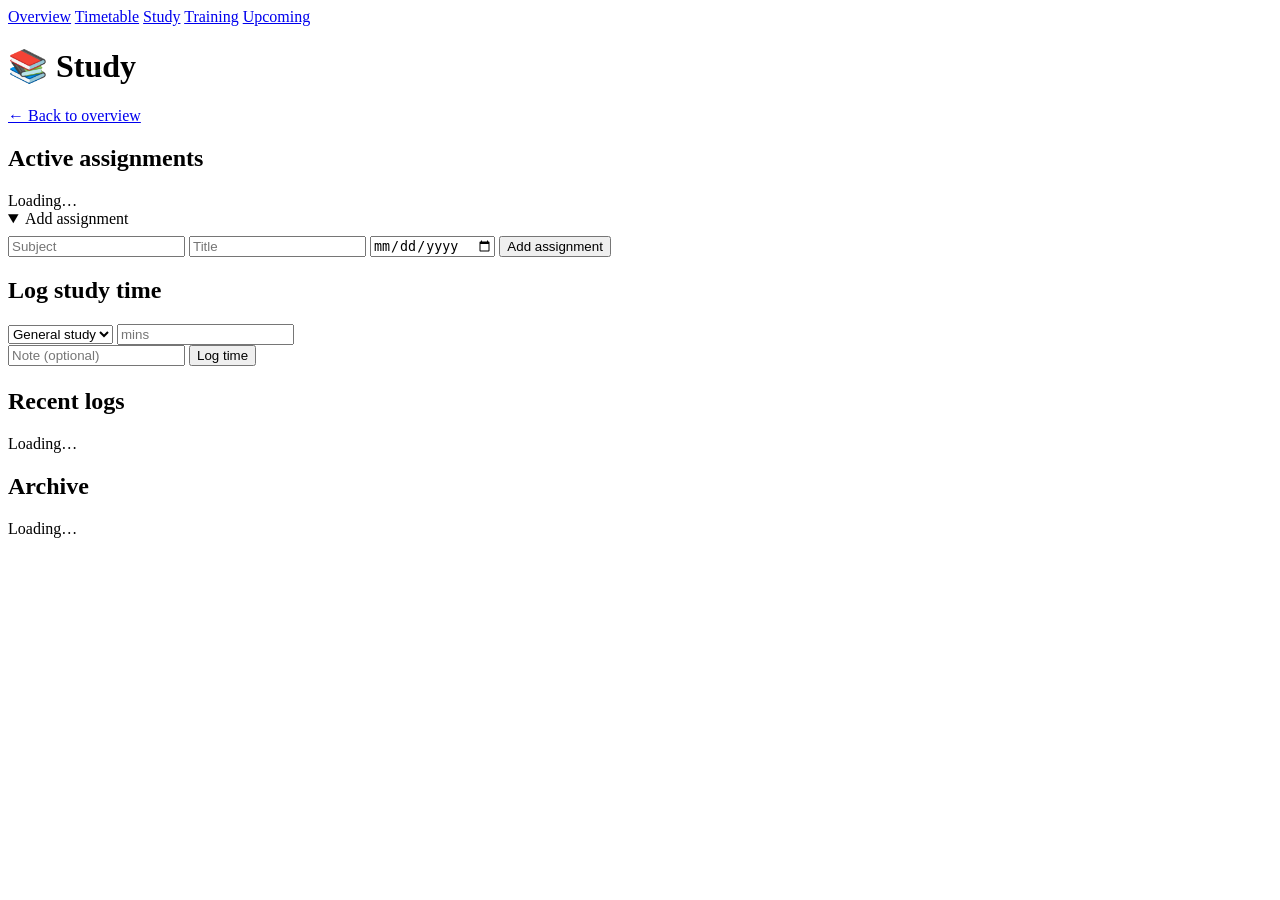
==== study.html @ 9ee81768 "Add files via upload" ====
<!DOCTYPE html>
<html lang="en">
<head>
<meta charset="UTF-8">
<meta name="viewport" content="width=device-width, initial-scale=1.0">
<title>Dashboard — Study</title>
<link rel="stylesheet" href="assets/style.css">
</head>
<body>

<div class="page">

  <nav class="tabnav">
    <a href="index.html">Overview</a>
    <a href="timetable.html">Timetable</a>
    <a href="study.html">Study</a>
    <a href="training.html">Training</a>
    <a href="upcoming.html">Upcoming</a>
  </nav>

  <div class="page-header">
    <h1>📚 Study</h1>
    <a class="back" href="index.html">← Back to overview</a>
  </div>

  <div id="connectNotice"></div>

  <div class="grid">
    <div class="card study">
      <h2>Active assignments</h2>
      <div id="assignmentsList"><div class="empty-state">Loading…</div></div>

      <details class="inline-toggle" open>
        <summary>Add assignment</summary>
        <form id="newAssignmentForm" class="mini-form" style="border-top:none;padding-top:0;margin-top:8px;">
          <input id="newSubject" type="text" placeholder="Subject">
          <input id="newTitle" type="text" placeholder="Title">
          <input id="newDue" type="date">
          <button type="submit">Add assignment</button>
        </form>
      </details>
    </div>

    <div class="card study">
      <h2>Log study time</h2>
      <form id="logForm" class="mini-form" style="margin-top:0;padding-top:0;border-top:none;">
        <div class="mini-form-row">
          <select id="logAssignment"><option value="">General study</option></select>
          <input id="logMinutes" type="number" min="1" placeholder="mins">
        </div>
        <input id="logNote" type="text" placeholder="Note (optional)">
        <button type="submit">Log time</button>
      </form>

      <h2 style="margin-top:22px;">Recent logs</h2>
      <div id="recentLogsList"><div class="empty-state">Loading…</div></div>
    </div>

    <div class="card study" style="grid-column: 1 / -1;">
      <h2 id="archiveHeading">Archive</h2>
      <div id="archiveList"><div class="empty-state">Loading…</div></div>
    </div>
  </div>

</div>

<script src="assets/app.js"></script>
<script>
  function renderAssignments(list) {
    const el = document.getElementById('assignmentsList');
    if (!list || !list.length) {
      el.innerHTML = '<div class="empty-state">No active assignments — add one below.</div>';
      return;
    }
    el.innerHTML = list.map(function (a) {
      const u = urgencyFor(a.due_date);
      return '<div class="row"><span>' + escapeHtml(a.subject) + ' — ' + escapeHtml(a.title) +
        ' <span class="meta">(' + fmtMinutes(a.loggedMinutes) + ' logged)</span></span>' +
        '<span style="display:flex;align-items:center;gap:6px;">' +
        '<span class="badge ' + u.band + '">' + u.label + '</span>' +
        '<button class="mini-btn" title="Archive" onclick="archiveAssignment(\'' + a.id + '\')">📥</button>' +
        '</span></div>';
    }).join('');
  }

  function renderArchive(list) {
    const heading = document.getElementById('archiveHeading');
    const el = document.getElementById('archiveList');
    heading.textContent = 'Archive (' + list.length + ')';
    if (!list.length) {
      el.innerHTML = '<div class="empty-state">Nothing archived yet.</div>';
      return;
    }
    el.innerHTML = list.map(function (a) {
      return '<div class="row"><span>' + escapeHtml(a.subject) + ' — ' + escapeHtml(a.title) + '</span>' +
        '<span class="meta">' + fmtMinutes(a.loggedMinutes) + ' total</span></div>';
    }).join('');
  }

  function renderRecentLogs(logs, assignments, archive) {
    const el = document.getElementById('recentLogsList');
    if (!logs || !logs.length) {
      el.innerHTML = '<div class="empty-state">No study time logged yet.</div>';
      return;
    }
    const titleFor = {};
    (assignments || []).concat(archive || []).forEach(function (a) { titleFor[a.id] = a.subject + ' — ' + a.title; });
    el.innerHTML = logs.slice(0, 8).map(function (l) {
      const what = l.assignment_id ? (titleFor[l.assignment_id] || 'Assignment') : 'General study';
      return '<div class="row"><span>' + escapeHtml(what) + (l.note ? ' <span class="meta">(' + escapeHtml(l.note) + ')</span>' : '') + '</span>' +
        '<span class="meta">' + fmtMinutes(l.minutes) + '</span></div>';
    }).join('');
  }

  function renderLogOptions(list) {
    const sel = document.getElementById('logAssignment');
    sel.innerHTML = '<option value="">General study</option>' + list.map(function (a) {
      return '<option value="' + a.id + '">' + escapeHtml(a.subject) + ' — ' + escapeHtml(a.title) + '</option>';
    }).join('');
  }

  async function loadState() {
    if (!requireConnectionOrNotice('connectNotice')) {
      document.getElementById('assignmentsList').innerHTML = '<div class="empty-state">Connect your backend to see assignments.</div>';
      document.getElementById('archiveList').innerHTML = '';
      document.getElementById('recentLogsList').innerHTML = '';
      return;
    }
    try {
      const state = await apiFetch('/api/state');
      renderAssignments(state.assignments);
      renderArchive(state.archive);
      renderLogOptions(state.assignments);
      renderRecentLogs(state.recentLogs, state.assignments, state.archive);
    } catch (err) {
      document.getElementById('connectNotice').innerHTML =
        '<div class="notice">Couldn\'t reach your backend (' + err.message + ') — <a href="index.html">check connection</a>.</div>';
    }
  }

  async function submitLog(ev) {
    ev.preventDefault();
    const assignmentId = document.getElementById('logAssignment').value || null;
    const minutes = Number(document.getElementById('logMinutes').value);
    const note = document.getElementById('logNote').value.trim();
    if (!minutes || minutes <= 0) { alert('Enter how many minutes you studied.'); return; }
    try {
      await apiFetch('/api/log', { method: 'POST', body: JSON.stringify({ assignmentId: assignmentId, minutes: minutes, note: note }) });
      document.getElementById('logMinutes').value = '';
      document.getElementById('logNote').value = '';
      loadState();
    } catch (err) {
      alert('Could not save: ' + err.message);
    }
  }

  async function submitAssignment(ev) {
    ev.preventDefault();
    const subject = document.getElementById('newSubject').value.trim();
    const title = document.getElementById('newTitle').value.trim();
    const dueDate = document.getElementById('newDue').value;
    if (!subject || !title) { alert('Subject and title are both required.'); return; }
    try {
      await apiFetch('/api/assignments', { method: 'POST', body: JSON.stringify({ subject: subject, title: title, dueDate: dueDate }) });
      document.getElementById('newSubject').value = '';
      document.getElementById('newTitle').value = '';
      document.getElementById('newDue').value = '';
      loadState();
    } catch (err) {
      alert('Could not save: ' + err.message);
    }
  }

  async function archiveAssignment(id) {
    try {
      await apiFetch('/api/archive/' + id, { method: 'POST' });
      loadState();
    } catch (err) {
      alert('Could not archive: ' + err.message);
    }
  }

  window.addEventListener('DOMContentLoaded', function () {
    document.getElementById('logForm').addEventListener('submit', submitLog);
    document.getElementById('newAssignmentForm').addEventListener('submit', submitAssignment);
    loadState();
  });
</script>

</body>
</html>
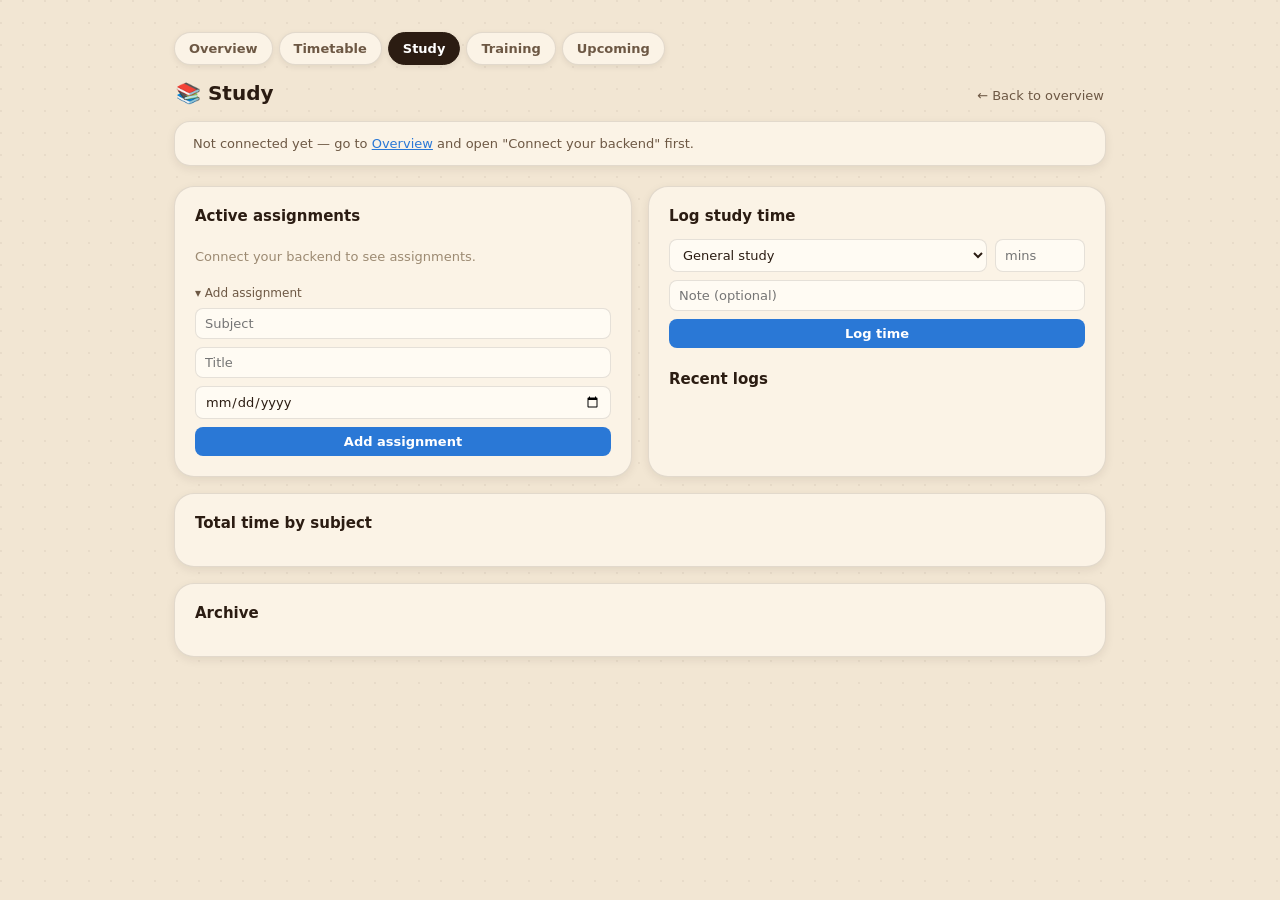
==== commit 3a1457c5: "Update study.html" ====
--- a/study.html
+++ b/study.html
@@ -57,6 +57,11 @@
     </div>
 
     <div class="card study" style="grid-column: 1 / -1;">
+      <h2>Total time by subject</h2>
+      <div id="subjectTotalsList"><div class="empty-state">Loading…</div></div>
+    </div>
+
+    <div class="card study" style="grid-column: 1 / -1;">
       <h2 id="archiveHeading">Archive</h2>
       <div id="archiveList"><div class="empty-state">Loading…</div></div>
     </div>
@@ -66,24 +71,53 @@
 
 <script src="assets/app.js"></script>
 <script>
+  let currentAssignments = [];
+  let currentArchive = [];
+  let editingId = null;
+
+  function renderEditForm(a) {
+    return '<div class="row" style="flex-direction:column;align-items:stretch;gap:6px;">' +
+      '<div class="mini-form-row">' +
+      '<input type="text" id="editSubject-' + a.id + '" value="' + escapeHtml(a.subject) + '" placeholder="Subject">' +
+      '<input type="text" id="editTitle-' + a.id + '" value="' + escapeHtml(a.title) + '" placeholder="Title">' +
+      '</div>' +
+      '<div class="mini-form-row">' +
+      '<input type="date" id="editDue-' + a.id + '" value="' + escapeHtml(a.due_date || '') + '">' +
+      '<button type="button" onclick="saveEdit(\'' + a.id + '\')">Save</button>' +
+      '<button type="button" class="mini-btn" onclick="cancelEdit()">Cancel</button>' +
+      '</div></div>';
+  }
+
+  function renderAssignmentRow(a, archived) {
+    if (editingId === a.id) return renderEditForm(a);
+    const badge = archived
+      ? '<span class="meta">' + fmtMinutes(a.loggedMinutes) + ' total</span>'
+      : '<span class="badge ' + urgencyFor(a.due_date).band + '">' + urgencyFor(a.due_date).label + '</span>';
+    const archiveToggleBtn = archived
+      ? '<button class="mini-btn" title="Unarchive" onclick="unarchiveAssignment(\'' + a.id + '\')">📤</button>'
+      : '<button class="mini-btn" title="Archive" onclick="archiveAssignment(\'' + a.id + '\')">📥</button>';
+    return '<div class="row"><span>' + escapeHtml(a.subject) + ' — ' + escapeHtml(a.title) +
+      (archived ? '' : ' <span class="meta">(' + fmtMinutes(a.loggedMinutes) + ' logged)</span>') + '</span>' +
+      '<span style="display:flex;align-items:center;gap:6px;">' +
+      badge +
+      '<button class="mini-btn" title="Edit" onclick="startEdit(\'' + a.id + '\')">✏️</button>' +
+      archiveToggleBtn +
+      '<button class="mini-btn" title="Delete" onclick="deleteAssignment(\'' + a.id + '\')">🗑</button>' +
+      '</span></div>';
+  }
+
   function renderAssignments(list) {
+    currentAssignments = list || [];
     const el = document.getElementById('assignmentsList');
     if (!list || !list.length) {
       el.innerHTML = '<div class="empty-state">No active assignments — add one below.</div>';
       return;
     }
-    el.innerHTML = list.map(function (a) {
-      const u = urgencyFor(a.due_date);
-      return '<div class="row"><span>' + escapeHtml(a.subject) + ' — ' + escapeHtml(a.title) +
-        ' <span class="meta">(' + fmtMinutes(a.loggedMinutes) + ' logged)</span></span>' +
-        '<span style="display:flex;align-items:center;gap:6px;">' +
-        '<span class="badge ' + u.band + '">' + u.label + '</span>' +
-        '<button class="mini-btn" title="Archive" onclick="archiveAssignment(\'' + a.id + '\')">📥</button>' +
-        '</span></div>';
-    }).join('');
+    el.innerHTML = list.map(function (a) { return renderAssignmentRow(a, false); }).join('');
   }
 
   function renderArchive(list) {
+    currentArchive = list || [];
     const heading = document.getElementById('archiveHeading');
     const el = document.getElementById('archiveList');
     heading.textContent = 'Archive (' + list.length + ')';
@@ -91,22 +125,31 @@
       el.innerHTML = '<div class="empty-state">Nothing archived yet.</div>';
       return;
     }
-    el.innerHTML = list.map(function (a) {
-      return '<div class="row"><span>' + escapeHtml(a.subject) + ' — ' + escapeHtml(a.title) + '</span>' +
-        '<span class="meta">' + fmtMinutes(a.loggedMinutes) + ' total</span></div>';
+    el.innerHTML = list.map(function (a) { return renderAssignmentRow(a, true); }).join('');
+  }
+
+  function renderSubjectTotals(list) {
+    const el = document.getElementById('subjectTotalsList');
+    if (!list || !list.length) {
+      el.innerHTML = '<div class="empty-state">No study time logged yet.</div>';
+      return;
+    }
+    el.innerHTML = list.map(function (s) {
+      return '<div class="row"><span>' + escapeHtml(s.subject) + '</span>' +
+        '<span class="meta">' + fmtMinutes(s.minutes) + '</span></div>';
     }).join('');
   }
 
-  function renderRecentLogs(logs, assignments, archive) {
+  function renderRecentLogs(logs) {
     const el = document.getElementById('recentLogsList');
     if (!logs || !logs.length) {
       el.innerHTML = '<div class="empty-state">No study time logged yet.</div>';
       return;
     }
-    const titleFor = {};
-    (assignments || []).concat(archive || []).forEach(function (a) { titleFor[a.id] = a.subject + ' — ' + a.title; });
     el.innerHTML = logs.slice(0, 8).map(function (l) {
-      const what = l.assignment_id ? (titleFor[l.assignment_id] || 'Assignment') : 'General study';
+      const what = l.assignment_id
+        ? ((l.subject ? l.subject + ' — ' : '') + (l.assignment_title || 'Assignment'))
+        : 'General study';
       return '<div class="row"><span>' + escapeHtml(what) + (l.note ? ' <span class="meta">(' + escapeHtml(l.note) + ')</span>' : '') + '</span>' +
         '<span class="meta">' + fmtMinutes(l.minutes) + '</span></div>';
     }).join('');
@@ -119,11 +162,63 @@
     }).join('');
   }
 
+  function startEdit(id) {
+    editingId = id;
+    renderAssignments(currentAssignments);
+    renderArchive(currentArchive);
+  }
+
+  function cancelEdit() {
+    editingId = null;
+    renderAssignments(currentAssignments);
+    renderArchive(currentArchive);
+  }
+
+  async function saveEdit(id) {
+    const subjectEl = document.getElementById('editSubject-' + id);
+    const titleEl = document.getElementById('editTitle-' + id);
+    const dueEl = document.getElementById('editDue-' + id);
+    const subject = subjectEl.value.trim();
+    const title = titleEl.value.trim();
+    const dueDate = dueEl.value;
+    if (!subject || !title) { alert('Subject and title are both required.'); return; }
+    try {
+      await apiFetch('/api/assignments/' + id, {
+        method: 'PATCH',
+        body: JSON.stringify({ subject: subject, title: title, dueDate: dueDate || null }),
+      });
+      editingId = null;
+      loadState();
+    } catch (err) {
+      alert('Could not save changes: ' + err.message);
+    }
+  }
+
+  async function deleteAssignment(id) {
+    if (!confirm("Delete this assignment? This can't be undone — any time already logged against it stays in your history, just no longer linked to it.")) return;
+    try {
+      await apiFetch('/api/assignments/' + id, { method: 'DELETE' });
+      loadState();
+    } catch (err) {
+      alert('Could not delete: ' + err.message);
+    }
+  }
+
+  async function unarchiveAssignment(id) {
+    try {
+      await apiFetch('/api/unarchive/' + id, { method: 'POST' });
+      loadState();
+    } catch (err) {
+      alert('Could not unarchive: ' + err.message);
+    }
+  }
+
   async function loadState() {
     if (!requireConnectionOrNotice('connectNotice')) {
       document.getElementById('assignmentsList').innerHTML = '<div class="empty-state">Connect your backend to see assignments.</div>';
       document.getElementById('archiveList').innerHTML = '';
       document.getElementById('recentLogsList').innerHTML = '';
+      document.getElementById('subjectTotalsList').innerHTML = '';
       return;
     }
     try {
@@ -131,7 +226,8 @@
       renderAssignments(state.assignments);
       renderArchive(state.archive);
       renderLogOptions(state.assignments);
-      renderRecentLogs(state.recentLogs, state.assignments, state.archive);
+      renderRecentLogs(state.recentLogs);
+      renderSubjectTotals(state.subjectTotals);
     } catch (err) {
       document.getElementById('connectNotice').innerHTML =
         '<div class="notice">Couldn\'t reach your backend (' + err.message + ') — <a href="index.html">check connection</a>.</div>';
--- a/assets/style.css
+++ b/assets/style.css
@@ -0,0 +1,392 @@
+/* Shared coffee-theme stylesheet — used by every page (index.html, timetable.html,
+   study.html, training.html, upcoming.html) so the whole site stays visually
+   consistent from one shared file instead of copy-pasted <style> blocks. */
+
+:root {
+  --font: system-ui, -apple-system, "Segoe UI", sans-serif;
+
+  /* warm "coffee" neutrals */
+  --page-plane: #f2e6d3;
+  --surface-1: #fbf3e6;
+  --surface-raised: #fffbf3;
+  --text-primary: #2b1c12;   /* cocoa, not pure black */
+  --text-secondary: #6d5844; /* mocha */
+  --muted: #9c8a72;
+  --gridline: #e6d8bf;
+  --border: rgba(43,28,18,0.12);
+  --shadow: rgba(43,28,18,0.08);
+
+  /* kept exactly: category + urgency colour coding */
+  --blue: #2a78d6;    /* study */
+  --orange: #eb6834;  /* timetable */
+  --aqua: #1baf7a;    /* training/health */
+  --yellow: #eda100;  /* events */
+
+  --good: #146314;      --good-bg: #e6f6e6;
+  --warning: #8a5f00;   --warning-bg: #fdf1d8;
+  --serious: #b6461f;   --serious-bg: #fbe4da;
+  --critical: #b02e2e;  --critical-bg: #fbe1e1;
+}
+
+* { box-sizing: border-box; }
+
+body {
+  margin: 0;
+  font-family: var(--font);
+  color: var(--text-primary);
+  background-color: var(--page-plane);
+  background-image:
+    radial-gradient(circle at 1px 1px, rgba(43,28,18,0.05) 1px, transparent 0);
+  background-size: 22px 22px;
+}
+
+.page { max-width: 980px; margin: 0 auto; padding: 32px 24px 60px; }
+
+/* header banner */
+.banner {
+  position: relative;
+  background: linear-gradient(135deg, var(--surface-raised) 0%, #f3e4c8 100%);
+  border: 1px solid var(--border);
+  border-radius: 22px;
+  padding: 24px 26px;
+  margin-bottom: 16px;
+  overflow: hidden;
+  box-shadow: 0 6px 20px var(--shadow);
+}
+.banner::after {
+  content: "";
+  position: absolute;
+  right: -40px; top: -40px;
+  width: 160px; height: 160px;
+  border-radius: 50%;
+  border: 14px solid rgba(43,28,18,0.05);
+}
+.banner h1 { font-size: 23px; margin: 0 0 5px; letter-spacing: -0.2px; }
+.banner p { margin: 0; color: var(--text-secondary); font-size: 14px; }
+
+/* tab nav — same on every page, highlights the current one */
+.tabnav {
+  display: flex;
+  gap: 6px;
+  margin-bottom: 16px;
+  flex-wrap: wrap;
+}
+.tabnav a {
+  text-decoration: none;
+  font-size: 13px;
+  font-weight: 650;
+  color: var(--text-secondary);
+  background: var(--surface-1);
+  border: 1px solid var(--border);
+  padding: 8px 14px;
+  border-radius: 999px;
+  box-shadow: 0 2px 6px var(--shadow);
+}
+.tabnav a.active {
+  color: #fff;
+  background: var(--text-primary);
+  border-color: var(--text-primary);
+}
+
+/* detail-page header (title + back-to-overview link) */
+.page-header {
+  display: flex;
+  align-items: baseline;
+  justify-content: space-between;
+  margin: 4px 2px 16px;
+  flex-wrap: wrap;
+  gap: 6px;
+}
+.page-header h1 { font-size: 20px; margin: 0; }
+.page-header a.back {
+  font-size: 13px;
+  color: var(--text-secondary);
+  text-decoration: none;
+}
+.page-header a.back:hover { text-decoration: underline; }
+
+/* connect panel */
+#connectPanel {
+  background: var(--surface-1);
+  border: 1px solid var(--border);
+  border-radius: 16px;
+  padding: 14px 18px;
+  margin-bottom: 8px;
+  box-shadow: 0 3px 10px var(--shadow);
+}
+#connectPanel summary { cursor: pointer; font-size: 14px; font-weight: 650; list-style: none; }
+#connectPanel summary::-webkit-details-marker { display: none; }
+#connectPanel[open] summary { margin-bottom: 10px; }
+#connectStatus { font-size: 12px; color: var(--text-secondary); margin: 0 4px 20px; }
+#connectStatus a { color: var(--blue); cursor: pointer; }
+
+/* simple notice shown on detail pages when there's no saved connection */
+.notice {
+  background: var(--surface-1);
+  border: 1px solid var(--border);
+  border-radius: 16px;
+  padding: 14px 18px;
+  margin-bottom: 20px;
+  font-size: 13px;
+  color: var(--text-secondary);
+  box-shadow: 0 3px 10px var(--shadow);
+}
+.notice a { color: var(--blue); }
+
+/* stat tiles */
+.stat-row {
+  display: grid;
+  grid-template-columns: repeat(4, 1fr);
+  gap: 14px;
+  margin-bottom: 24px;
+}
+.stat-tile {
+  background: var(--surface-1);
+  border: 1px solid var(--border);
+  border-radius: 18px;
+  padding: 18px;
+  box-shadow: 0 3px 10px var(--shadow);
+  border-top: 3px solid var(--accent);
+}
+.stat-tile.study { --accent: var(--blue); }
+.stat-tile.timetable { --accent: var(--orange); }
+.stat-tile.training { --accent: var(--aqua); }
+.stat-tile.events { --accent: var(--yellow); }
+
+.stat-tile .label { font-size: 12px; color: var(--text-secondary); margin-bottom: 8px; }
+.stat-tile .value { font-size: 25px; font-weight: 650; }
+.stat-tile .sub { font-size: 12px; color: var(--muted); margin-top: 4px; }
+
+/* section cards */
+.grid { display: grid; grid-template-columns: 1fr 1fr; gap: 16px; }
+.grid.single { grid-template-columns: 1fr; }
+.card {
+  background: var(--surface-1);
+  border: 1px solid var(--border);
+  border-radius: 20px;
+  padding: 20px;
+  box-shadow: 0 3px 10px var(--shadow);
+}
+.card h2 {
+  font-size: 15px;
+  margin: 0 0 14px;
+  display: flex;
+  align-items: center;
+  gap: 9px;
+}
+.icon-chip {
+  width: 26px; height: 26px;
+  border-radius: 9px;
+  display: flex; align-items: center; justify-content: center;
+  font-size: 13px;
+  color: #fff;
+  background: var(--chip-color);
+  flex-shrink: 0;
+}
+.card.timetable .icon-chip { --chip-color: var(--orange); }
+.card.study .icon-chip { --chip-color: var(--blue); }
+.card.training .icon-chip { --chip-color: var(--aqua); }
+.card.upcoming .icon-chip { --chip-color: var(--yellow); }
+
+.row {
+  display: flex; justify-content: space-between; align-items: center;
+  padding: 9px 0;
+  border-bottom: 1px dashed var(--gridline);
+  font-size: 13px;
+  gap: 10px;
+}
+.row:last-child { border-bottom: none; }
+.row .meta { color: var(--text-secondary); }
+
+.badge {
+  font-size: 11px;
+  font-weight: 700;
+  padding: 4px 10px;
+  border-radius: 999px;
+  white-space: nowrap;
+}
+.badge.good { color: var(--good); background: var(--good-bg); }
+.badge.warning { color: var(--warning); background: var(--warning-bg); }
+.badge.serious { color: var(--serious); background: var(--serious-bg); }
+.badge.critical { color: var(--critical); background: var(--critical-bg); }
+
+.upcoming-strip { display: flex; gap: 10px; overflow-x: auto; margin-top: 16px; }
+.upcoming-day {
+  background: var(--surface-raised);
+  border: 1px solid var(--border);
+  border-radius: 14px;
+  padding: 12px;
+  min-width: 130px;
+  flex-shrink: 0;
+}
+.upcoming-day .d { font-size: 12px; color: var(--text-secondary); margin-bottom: 6px; font-weight: 600; }
+.upcoming-day .item { font-size: 12px; margin-bottom: 4px; display: flex; gap: 6px; align-items: center; }
+
+/* full-width list version of upcoming, for upcoming.html */
+.upcoming-list { display: flex; flex-direction: column; gap: 10px; margin-top: 4px; }
+.upcoming-list .upcoming-day { min-width: 0; width: 100%; }
+
+/* "view full X" link at the bottom of a home-page preview card */
+.view-all {
+  display: inline-block;
+  margin-top: 14px;
+  font-size: 12px;
+  font-weight: 650;
+  color: var(--blue);
+  text-decoration: none;
+}
+.view-all:hover { text-decoration: underline; }
+
+/* grouped sub-sections within a detail page (e.g. "Today", "This week") */
+.section-block { margin-bottom: 22px; }
+.section-block:last-child { margin-bottom: 0; }
+.section-block h3 {
+  font-size: 12px;
+  text-transform: uppercase;
+  letter-spacing: 0.04em;
+  color: var(--text-secondary);
+  margin: 0 0 8px;
+}
+
+.empty-state {
+  font-size: 13px;
+  color: var(--muted);
+  padding: 10px 0;
+}
+
+/* enriched timetable entry (today's list): time/subject/free-badge on one
+   line, teacher/room/substitution note on a smaller line below */
+.period-entry {
+  padding: 9px 0;
+  border-bottom: 1px dashed var(--gridline);
+}
+.period-entry:last-child { border-bottom: none; }
+.period-entry-top {
+  display: flex;
+  align-items: center;
+  gap: 8px;
+  font-size: 13px;
+}
+.period-time { color: var(--text-secondary); font-size: 12px; min-width: 62px; flex-shrink: 0; }
+.period-subject { flex: 1; }
+.cancelled-subject { text-decoration: line-through; color: var(--muted); }
+.period-entry-meta { font-size: 11px; color: var(--text-secondary); margin-top: 3px; margin-left: 70px; }
+.badge.free { color: var(--muted); background: var(--gridline); }
+
+/* weekly cycle view — Week A / Week B blocks, each a 5-day column grid of
+   colour-coded class chips (styled after the HighHelp cycle view: no times,
+   just each day's classes top-to-bottom, coloured by subject). */
+.cycle-week-block { margin-bottom: 22px; }
+.cycle-week-block:last-child { margin-bottom: 0; }
+.cycle-week-title {
+  font-size: 11px;
+  text-transform: uppercase;
+  letter-spacing: 0.06em;
+  color: var(--text-secondary);
+  margin: 0 0 10px;
+  font-weight: 700;
+}
+.cycle-grid {
+  display: grid;
+  grid-template-columns: repeat(5, 1fr);
+  gap: 10px;
+}
+.cycle-day-col-header {
+  font-size: 11px;
+  font-weight: 650;
+  color: var(--text-secondary);
+  margin-bottom: 6px;
+  text-align: center;
+}
+.cycle-day-col { display: flex; flex-direction: column; gap: 6px; }
+.class-chip {
+  background: var(--surface-raised);
+  border: 1px solid var(--border);
+  border-left: 4px solid var(--chip-accent, var(--muted));
+  border-radius: 8px;
+  padding: 6px 8px;
+  font-size: 11px;
+}
+.class-chip .cs { font-weight: 650; }
+.class-chip .cr { color: var(--text-secondary); font-size: 10px; margin-top: 1px; }
+.class-chip.cancelled { opacity: 0.6; }
+
+@media (max-width: 720px) {
+  .cycle-grid { grid-template-columns: repeat(5, minmax(90px, 1fr)); overflow-x: auto; }
+}
+
+/* weekly grid table — days as columns, periods as rows (used for a fallback
+   plain view; kept for any list-shaped data that doesn't fit the cycle grid) */
+.timetable-table-wrap { overflow-x: auto; }
+.timetable-table { width: 100%; border-collapse: collapse; font-size: 12px; }
+.timetable-table th, .timetable-table td {
+  border: 1px solid var(--border);
+  padding: 8px 10px;
+  text-align: left;
+  vertical-align: top;
+}
+.timetable-table thead th {
+  background: var(--surface-raised);
+  font-size: 10px;
+  text-transform: uppercase;
+  letter-spacing: 0.03em;
+  color: var(--text-secondary);
+  white-space: nowrap;
+}
+.timetable-table tbody th {
+  background: var(--surface-raised);
+  font-size: 11px;
+  color: var(--text-secondary);
+  white-space: nowrap;
+  font-weight: 650;
+}
+.timetable-table td.empty-cell { color: var(--muted); text-align: center; }
+.cell-subject { font-weight: 650; }
+.cell-meta { color: var(--text-secondary); font-size: 10px; margin-top: 3px; }
+
+/* forms (log time, add assignment, connect panel) */
+input[type="text"], input[type="number"], input[type="date"], input[type="password"], select {
+  padding: 7px 9px;
+  border-radius: 8px;
+  border: 1px solid var(--border);
+  font-family: var(--font);
+  font-size: 13px;
+  background: var(--surface-raised);
+  color: var(--text-primary);
+}
+button {
+  padding: 7px 12px;
+  border-radius: 8px;
+  border: none;
+  background: var(--blue);
+  color: #fff;
+  font-family: var(--font);
+  font-size: 13px;
+  font-weight: 650;
+  cursor: pointer;
+}
+.mini-btn { background: transparent; padding: 2px 4px; font-size: 13px; }
+
+.mini-form {
+  display: flex; flex-direction: column; gap: 8px;
+  margin-top: 14px; padding-top: 14px;
+  border-top: 1px dashed var(--gridline);
+}
+.mini-form-row { display: flex; gap: 8px; }
+.mini-form-row select { flex: 1; }
+.mini-form-row input[type="number"] { width: 90px; flex: none; }
+.mini-form input[type="text"] { width: 100%; }
+
+details.inline-toggle summary {
+  cursor: pointer; font-size: 12px; color: var(--text-secondary);
+  margin-top: 12px; list-style: none;
+}
+details.inline-toggle summary::-webkit-details-marker { display: none; }
+details.inline-toggle summary::before { content: "▸ "; }
+details.inline-toggle[open] summary::before { content: "▾ "; }
+details.inline-toggle .row { font-size: 12px; }
+
+@media (max-width: 720px) {
+  .stat-row { grid-template-columns: repeat(2, 1fr); }
+  .grid { grid-template-columns: 1fr; }
+}
